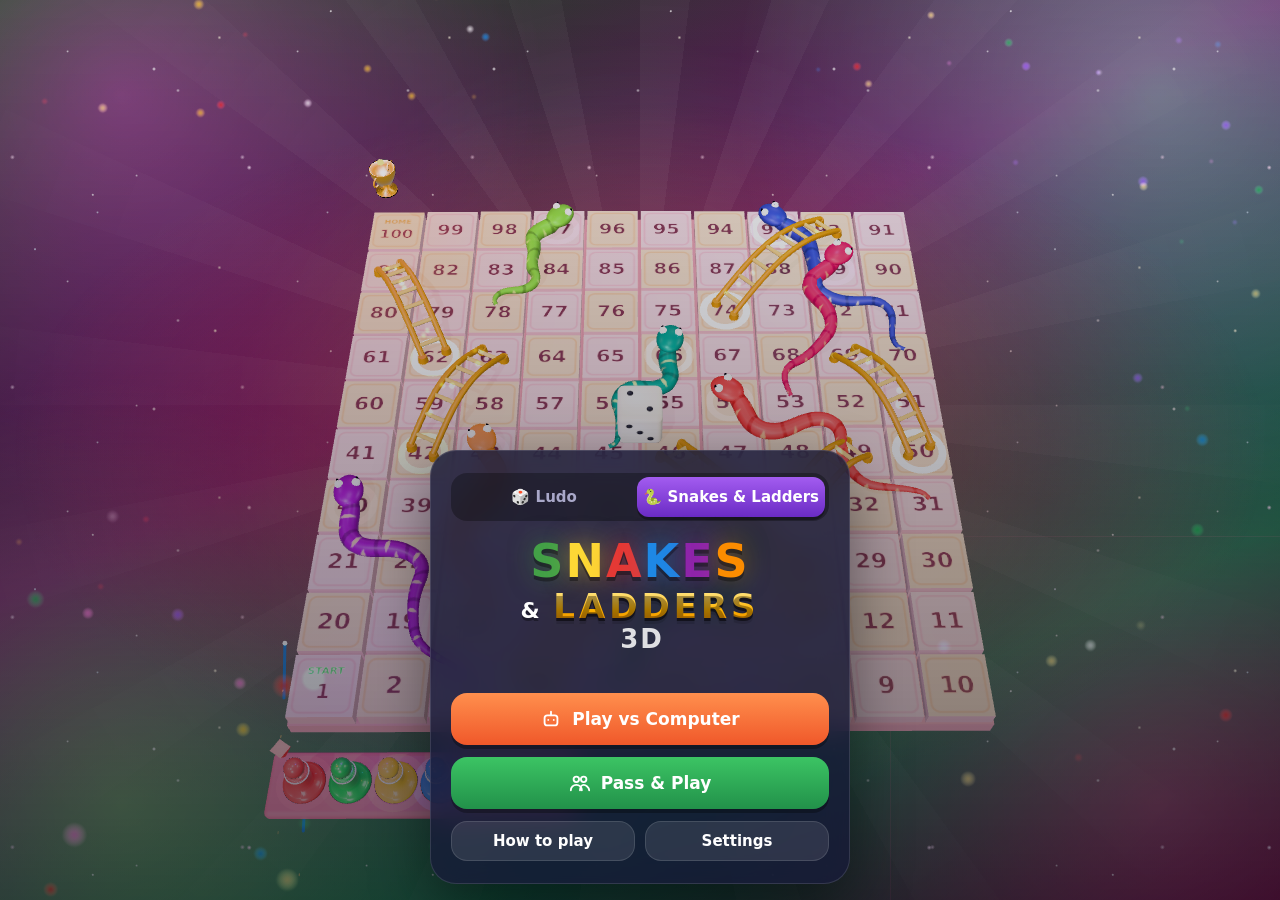
==== snakes.html @ 5b34d729 "fix" ====
<!doctype html>
<html lang="en">
<head>
  <meta charset="utf-8">
  <meta name="viewport" content="width=device-width, initial-scale=1, maximum-scale=1, user-scalable=no, viewport-fit=cover">
  <title>Snakes &amp; Ladders 3D</title>
  <meta name="description" content="A 3D Snakes & Ladders board game for mobile and desktop. Easy, medium, hard or a random board, against the computer or pass & play.">
  <meta name="theme-color" content="#1b1d3a">
  <meta name="mobile-web-app-capable" content="yes">
  <meta name="apple-mobile-web-app-capable" content="yes">
  <meta name="apple-mobile-web-app-status-bar-style" content="black-translucent">
  <meta name="apple-mobile-web-app-title" content="Snakes 3D">
  <link rel="manifest" href="./manifest.webmanifest">
  <link rel="icon" href="./icons/icon.svg" type="image/svg+xml">
  <link rel="icon" href="./icons/icon-192.png" sizes="192x192" type="image/png">
  <link rel="apple-touch-icon" href="./icons/apple-touch-icon.png">
  <link rel="stylesheet" href="./css/style.css">
  <link rel="stylesheet" href="./css/snakes.css">
</head>
<body class="snakes">
  <div id="bg" aria-hidden="true">
    <i class="blob b1"></i><i class="blob b2"></i><i class="blob b3"></i><i class="blob b4"></i><i class="blob b5"></i>
    <i class="rays"></i><i class="stars"></i><i class="stars s2"></i><i class="turn-glow"></i>
    <i class="beams"></i><canvas id="bgfx"></canvas><i class="flash"></i>
  </div>
  <canvas id="c" aria-label="Snakes and Ladders board"></canvas>

  <!-- In-game HUD -->
  <div id="hud" class="hidden">
    <div class="topbar">
      <button id="btnPause" class="icon-btn" aria-label="Menu">
        <svg viewBox="0 0 24 24"><path d="M4 6h16M4 12h16M4 18h16"/></svg>
      </button>
      <div id="boardTag" class="room-tag"></div>
      <div class="topbar-right">
        <button id="btnSound" class="icon-btn" aria-label="Toggle sound">
          <svg class="on" viewBox="0 0 24 24"><path d="M4 9v6h4l5 4V5L8 9z"/><path d="M16 8.5a5 5 0 0 1 0 7M18.5 6a8.5 8.5 0 0 1 0 12"/></svg>
          <svg class="off" viewBox="0 0 24 24"><path d="M4 9v6h4l5 4V5L8 9z"/><path d="M17 9l5 6M22 9l-5 6"/></svg>
        </button>
      </div>
    </div>
    <div id="chips"></div>
    <div id="toast" aria-live="polite"></div>
    <div id="fx"></div>
    <div class="bottombar">
      <div id="hint" class="hint"></div>
    </div>
  </div>

  <!-- Menu -->
  <section id="scrMenu" class="screen">
    <div class="card menu-card">
      <nav class="game-tabs" aria-label="Choose a game">
        <a href="./index.html">🎲 Ludo</a>
        <a href="./snakes.html" class="on" aria-current="page">🐍 Snakes &amp; Ladders</a>
      </nav>
      <h1 class="logo sl-logo">
        <span style="--c:#43a047">S</span><span style="--c:#fdd835">N</span><span style="--c:#e53935">A</span><span style="--c:#1e88e5">K</span><span style="--c:#8e24aa">E</span><span style="--c:#fb8c00">S</span>
        <em>&amp; <b>LADDERS</b></em><small>3D</small>
      </h1>
      <button id="btnContinue" class="btn btn-ghost hidden">Continue game</button>
      <button id="btnVsCpu" class="btn btn-primary">
        <svg viewBox="0 0 24 24"><rect x="5" y="8" width="14" height="11" rx="3"/><path d="M12 4v4M9 13h.01M15 13h.01"/></svg>
        Play vs Computer
      </button>
      <button id="btnLocal" class="btn btn-green">
        <svg viewBox="0 0 24 24"><circle cx="8" cy="8" r="3"/><circle cx="16" cy="8" r="3"/><path d="M2 20c0-3.3 2.7-6 6-6s6 2.7 6 6M12 20c0-3.3 1.8-6 4-6s6 2.7 6 6"/></svg>
        Pass &amp; Play
      </button>
      <div class="row">
        <button id="btnHelp" class="btn btn-ghost small">How to play</button>
        <button id="btnSettings" class="btn btn-ghost small">Settings</button>
      </div>
    </div>
  </section>

  <!-- Setup -->
  <section id="scrSetup" class="screen hidden">
    <div class="card">
      <h2 id="setupTitle">New game</h2>
      <div id="seatRows" class="seat-rows"></div>
      <label class="field">
        <span>Board</span>
        <div class="seg" id="segBoard">
          <button data-v="easy">Easy</button><button data-v="medium">Medium</button><button data-v="hard">Hard</button><button data-v="random">🎲 Random</button>
        </div>
      </label>
      <div class="preview-wrap">
        <canvas id="preview" width="360" height="360" aria-label="Board preview"></canvas>
        <div class="preview-info">
          <span id="previewStats"></span>
          <button id="btnShuffle" class="btn btn-ghost small hidden">🔀 Shuffle</button>
        </div>
      </div>
      <p id="setupErr" class="err"></p>
      <button id="btnStart" class="btn btn-primary">Start game</button>
      <button class="btn btn-ghost small" data-back>Back</button>
    </div>
  </section>

  <!-- Pause -->
  <section id="scrPause" class="screen hidden">
    <div class="card">
      <h2>Paused</h2>
      <button id="btnResume" class="btn btn-primary">Resume</button>
      <button id="btnRestart" class="btn btn-ghost">Restart game</button>
      <button id="btnPauseSettings" class="btn btn-ghost">Settings</button>
      <button id="btnQuit" class="btn btn-ghost">Quit to menu</button>
    </div>
  </section>

  <!-- Game over -->
  <section id="scrOver" class="screen hidden">
    <div class="card">
      <h2 id="overTitle">Game over</h2>
      <ol id="ranking" class="ranking"></ol>
      <button id="btnAgain" class="btn btn-primary">Play again</button>
      <button id="btnNewBoard" class="btn btn-ghost">New random board</button>
      <button id="btnOverMenu" class="btn btn-ghost">Main menu</button>
    </div>
  </section>

  <!-- Settings -->
  <section id="scrSettings" class="screen hidden">
    <div class="card">
      <h2>Settings</h2>
      <label class="toggle"><span>Sound effects</span><input type="checkbox" data-set="sound"><i></i></label>
      <label class="toggle"><span>Vibration</span><input type="checkbox" data-set="vibrate"><i></i></label>
      <label class="toggle"><span>Need a 6 to start<br><small>applies to new games</small></span><input type="checkbox" data-set="needSix"><i></i></label>
      <label class="toggle"><span>Bounce back from 100<br><small>off: overshoot means you stay put</small></span><input type="checkbox" data-set="bounce"><i></i></label>
      <label class="toggle"><span>Fast computer turns</span><input type="checkbox" data-set="fast"><i></i></label>
      <label class="toggle"><span>High quality graphics<br><small>applies after reload</small></span><input type="checkbox" data-set="hq"><i></i></label>
      <button class="btn btn-primary" data-back>Done</button>
    </div>
  </section>

  <!-- Help -->
  <section id="scrHelp" class="screen hidden">
    <div class="card help">
      <h2>How to play</h2>
      <ul>
        <li>Everyone starts on the <b>START</b> pad. Roll the die and move that many squares, 1 → 100.</li>
        <li>Land at the foot of a <b>ladder</b> 🪜 and you climb straight up it.</li>
        <li>Land on a <b>snake's head</b> 🐍 and it swallows you: you slide down to its tail.</li>
        <li>Rolling a <b>6</b> gives you another roll. Three 6s in a row ends your turn.</li>
        <li>You need the <b>exact</b> roll to land on 100 (or bounce back, if you turned that on in Settings).</li>
        <li>First to reach <b>100</b> wins!</li>
      </ul>
      <p class="muted">Boards: <b>Easy</b> has lots of ladders, <b>Hard</b> is full of long snakes, and <b>Random</b> builds a new board each time.</p>
      <p class="muted">Tap the die on your badge, the 3D die or the board to roll (Space on a keyboard). Drag to rotate, pinch or scroll to zoom.</p>
      <button class="btn btn-primary" data-back>Got it</button>
    </div>
  </section>

  <div id="loading" class="loading">Loading…</div>

  <script type="module" src="./js/snakes/main.js"></script>
</body>
</html>
---- css/style.css ----
:root {
  --bg1: #2c2f6b;
  --bg2: #111228;
  --card: rgba(24, 26, 56, 0.82);
  --card-border: rgba(255, 255, 255, 0.12);
  --text: #f4f3ff;
  --muted: #a9a8c9;
  --red: #e53935;
  --green: #2fae4f;
  --yellow: #f9c623;
  --blue: #1e88e5;
  --accent: #ff7a3d;
  --safe-t: env(safe-area-inset-top, 0px);
  --safe-b: env(safe-area-inset-bottom, 0px);
  --safe-l: env(safe-area-inset-left, 0px);
  --safe-r: env(safe-area-inset-right, 0px);
  --font: ui-rounded, "SF Pro Rounded", "Nunito", "Segoe UI", system-ui, -apple-system, Roboto, sans-serif;
}

* { box-sizing: border-box; -webkit-tap-highlight-color: transparent; }
html, body {
  margin: 0; height: 100%; overflow: hidden;
  background: #1a1240;
  color: var(--text); font-family: var(--font);
  user-select: none; -webkit-user-select: none; touch-action: none;
  overscroll-behavior: none;
}
canvas#c { position: fixed; inset: 0; z-index: 1; width: 100vw; height: 100vh; height: 100dvh; display: block; touch-action: none; }
.hidden { display: none !important; }
button { font-family: inherit; cursor: pointer; }
svg { width: 22px; height: 22px; fill: none; stroke: currentColor; stroke-width: 2; stroke-linecap: round; stroke-linejoin: round; }

/* ---------- screens & cards */
.screen {
  position: fixed; inset: 0; display: grid; place-items: center; z-index: 20;
  padding: calc(16px + var(--safe-t)) 16px calc(16px + var(--safe-b));
  background: rgba(8, 9, 24, 0.35);
  overflow-y: auto; touch-action: pan-y;
  animation: fade .25s ease;
}
#scrMenu { background: linear-gradient(to bottom, rgba(8,9,24,0.05), rgba(8,9,24,0.55)); }
@keyframes fade { from { opacity: 0; } }
.card {
  width: min(420px, 100%);
  background: var(--card); border: 1px solid var(--card-border);
  border-radius: 26px; padding: 22px 20px;
  backdrop-filter: blur(14px) saturate(1.3); -webkit-backdrop-filter: blur(14px) saturate(1.3);
  box-shadow: 0 20px 60px rgba(0,0,0,.45);
  display: flex; flex-direction: column; gap: 12px;
  animation: pop .3s cubic-bezier(.2,1.4,.4,1);
}
@keyframes pop { from { transform: scale(.92); opacity: 0; } }
.menu-card { margin-top: auto; }
h2 { margin: 0 0 4px; font-size: 24px; text-align: center; }
.muted { color: var(--muted); font-size: 14px; margin: 0; line-height: 1.4; }
.err { color: #ff8a80; font-size: 14px; min-height: 0; margin: 0; text-align: center; }
.err:empty { display: none; }

.logo {
  margin: 0 0 8px; text-align: center; font-size: 64px; line-height: 1; letter-spacing: 2px; font-weight: 900;
}
.logo span {
  display: inline-block; color: var(--c);
  text-shadow: 0 4px 0 rgba(0,0,0,.35), 0 0 24px color-mix(in srgb, var(--c) 50%, transparent);
  animation: bounce 2.4s ease-in-out infinite;
}
.logo span:nth-child(2) { animation-delay: .15s; }
.logo span:nth-child(3) { animation-delay: .3s; }
.logo span:nth-child(4) { animation-delay: .45s; }
.logo small { font-size: 26px; vertical-align: super; margin-left: 4px; color: #fff; opacity: .85; }
@keyframes bounce { 0%, 60%, 100% { transform: translateY(0); } 30% { transform: translateY(-8px); } }

/* ---------- buttons */
.btn {
  border: 0; border-radius: 16px; padding: 15px 18px; font-size: 17px; font-weight: 800; color: #fff;
  display: flex; align-items: center; justify-content: center; gap: 10px; width: 100%;
  box-shadow: 0 4px 0 rgba(0,0,0,.3); transition: transform .08s, filter .15s;
}
.btn:active { transform: translateY(3px); box-shadow: 0 1px 0 rgba(0,0,0,.3); }
.btn:disabled { opacity: .5; pointer-events: none; }
.btn-primary { background: linear-gradient(180deg, #ff8f4d, #f0582a); }
.btn-green { background: linear-gradient(180deg, #3cc464, #22914a); }
.btn-blue { background: linear-gradient(180deg, #3aa0f5, #1667c7); }
/* game switcher tabs: Ludo (left) | Snakes & Ladders (right) */
.game-tabs { display: flex; background: rgba(0,0,0,.3); border-radius: 16px; padding: 4px; gap: 4px; margin-bottom: 4px; }
.game-tabs a {
  flex: 1; text-align: center; text-decoration: none; color: var(--muted); font-weight: 800; font-size: 15px;
  padding: 11px 6px; border-radius: 12px; white-space: nowrap; transition: background .2s, color .2s;
}
.game-tabs a:hover { color: #fff; }
.game-tabs a.on { color: #fff; background: linear-gradient(180deg, #ff8f4d, #f0582a); box-shadow: 0 3px 0 rgba(0,0,0,.3); pointer-events: none; }
.game-tabs a:last-child.on { background: linear-gradient(180deg, #a35cf0, #6a2bc4); }
.btn-ghost { background: rgba(255,255,255,.1); box-shadow: none; border: 1px solid rgba(255,255,255,.12); }
.btn.small { padding: 10px 14px; font-size: 15px; font-weight: 700; }
.row { display: flex; gap: 10px; }
.icon-btn {
  width: 44px; height: 44px; border-radius: 14px; border: 1px solid rgba(255,255,255,.14);
  background: rgba(20,22,48,.6); color: #fff; display: grid; place-items: center;
  backdrop-filter: blur(8px); -webkit-backdrop-filter: blur(8px);
}
.icon-btn:active { transform: scale(.94); }
#btnSound .off { display: none; }
#btnSound.muted .on { display: none; }
#btnSound.muted .off { display: block; }

/* ---------- form */
.field { display: flex; flex-direction: column; gap: 6px; font-size: 14px; color: var(--muted); }
input[type=text], input:not([type]), .field input {
  font: inherit; font-size: 17px; color: #fff; background: rgba(0,0,0,.3);
  border: 1px solid rgba(255,255,255,.15); border-radius: 12px; padding: 12px 14px; outline: none; width: 100%;
  user-select: text; -webkit-user-select: text;
}
input:focus { border-color: #8fb4ff; }
.seg { display: flex; background: rgba(0,0,0,.3); border-radius: 12px; padding: 3px; gap: 3px; }
.seg button {
  flex: 1; border: 0; background: transparent; color: var(--muted); padding: 9px 4px; border-radius: 9px; font-weight: 700; font-size: 14px;
}
.seg button.on { background: rgba(255,255,255,.16); color: #fff; }
.divider { display: flex; align-items: center; gap: 10px; color: var(--muted); font-size: 13px; }
.divider::before, .divider::after { content: ""; flex: 1; height: 1px; background: rgba(255,255,255,.15); }
.join-row { display: flex; gap: 10px; }
.join-row input { text-transform: uppercase; letter-spacing: 6px; text-align: center; font-weight: 800; font-size: 20px; flex: 1; min-width: 0; }
.join-row .btn { width: auto; padding: 12px 22px; }

.seat-rows { display: flex; flex-direction: column; gap: 8px; }
.seat {
  display: flex; align-items: center; gap: 10px; padding: 8px; border-radius: 14px;
  background: rgba(0,0,0,.22); border-left: 5px solid var(--c);
}
.seat .dot { width: 26px; height: 26px; border-radius: 50%; background: var(--c); flex: none; box-shadow: inset 0 -3px 0 rgba(0,0,0,.25); }
.seat input { padding: 8px 10px; font-size: 15px; flex: 1; min-width: 0; }
.seat .seg { flex: none; }
.seat .seg button { padding: 7px 8px; font-size: 12px; }
.seat .who { flex: 1; font-weight: 700; overflow: hidden; text-overflow: ellipsis; white-space: nowrap; }
.seat.off { opacity: .45; }
.code-box {
  display: flex; align-items: center; justify-content: space-between; gap: 10px;
  background: rgba(0,0,0,.3); border-radius: 14px; padding: 10px 12px;
}
#lobbyCode { font-size: 30px; font-weight: 900; letter-spacing: 6px; user-select: all; -webkit-user-select: all; }
.code-box .btn { width: auto; }

.toggle { display: flex; align-items: center; justify-content: space-between; gap: 12px; padding: 6px 2px; font-size: 16px; }
.toggle small { color: var(--muted); font-size: 12px; }
.toggle input { display: none; }
.toggle i { width: 50px; height: 30px; border-radius: 15px; background: rgba(255,255,255,.18); position: relative; flex: none; transition: background .2s; }
.toggle i::after { content: ""; position: absolute; left: 3px; top: 3px; width: 24px; height: 24px; border-radius: 50%; background: #fff; transition: transform .2s; }
.toggle input:checked + i { background: var(--green); }
.toggle input:checked + i::after { transform: translateX(20px); }

.help ul { margin: 0; padding-left: 20px; display: flex; flex-direction: column; gap: 8px; line-height: 1.4; font-size: 15px; }
.ranking { margin: 0; padding: 0; list-style: none; display: flex; flex-direction: column; gap: 8px; }
.ranking li { display: flex; align-items: center; gap: 12px; padding: 10px 12px; border-radius: 14px; background: rgba(0,0,0,.25); font-weight: 700; font-size: 17px; }
.ranking li .medal { font-size: 24px; width: 30px; text-align: center; }
.ranking li .dot { width: 18px; height: 18px; border-radius: 50%; background: var(--c); }

/* ---------- HUD */
#hud { position: fixed; inset: 0; z-index: 10; pointer-events: none; }
#hud > * { pointer-events: auto; }
.topbar {
  position: absolute; top: 0; left: 0; right: 0; display: flex; justify-content: space-between; align-items: center;
  padding: calc(10px + var(--safe-t)) calc(12px + var(--safe-r)) 0 calc(12px + var(--safe-l));
  pointer-events: none;
}
.topbar > * { pointer-events: auto; }
.topbar-right { display: flex; gap: 8px; }
.room-tag { font-size: 13px; font-weight: 800; letter-spacing: 2px; background: rgba(20,22,48,.6); padding: 6px 10px; border-radius: 10px; }

.chip {
  position: absolute; display: flex; align-items: center; gap: 8px; padding: 6px 12px 6px 6px;
  background: rgba(20, 22, 48, .72); border: 2px solid transparent; border-radius: 40px;
  backdrop-filter: blur(8px); -webkit-backdrop-filter: blur(8px);
  transition: transform .25s, border-color .25s, box-shadow .25s, top .4s, bottom .4s, left .4s, right .4s;
  max-width: 48vw; pointer-events: none;
}
.chip.tl { top: calc(64px + var(--safe-t)); left: calc(12px + var(--safe-l)); }
.chip.tr { top: calc(64px + var(--safe-t)); right: calc(12px + var(--safe-r)); flex-direction: row-reverse; padding: 6px 6px 6px 12px; }
.chip.bl { bottom: calc(48px + var(--safe-b)); left: calc(12px + var(--safe-l)); }
.chip.br { bottom: calc(48px + var(--safe-b)); right: calc(12px + var(--safe-r)); flex-direction: row-reverse; padding: 6px 6px 6px 12px; }
.chip.tr .info, .chip.br .info { align-items: flex-end; }
.chip .avatar {
  width: 40px; height: 40px; border-radius: 50%; background: var(--c); display: grid; place-items: center; font-size: 20px; flex: none;
  box-shadow: inset 0 -4px 0 rgba(0,0,0,.25);
}
.chip .info { display: flex; flex-direction: column; gap: 3px; min-width: 0; }
.chip .name { font-weight: 800; font-size: 14px; white-space: nowrap; overflow: hidden; text-overflow: ellipsis; }
.chip .pips { display: flex; gap: 3px; }
.chip .pips i { width: 9px; height: 9px; border-radius: 50%; border: 2px solid var(--c); }
.chip .pips i.home { background: var(--c); }
.chip.active { border-color: var(--c); box-shadow: 0 0 18px color-mix(in srgb, var(--c) 70%, transparent); transform: scale(1.06); }
.chip.done { opacity: .6; }
.chip .tag { font-size: 10px; font-weight: 800; letter-spacing: 1px; color: var(--muted); }

#toast {
  position: absolute; left: 50%; top: calc(120px + var(--safe-t)); transform: translateX(-50%);
  pointer-events: none; display: flex; flex-direction: column; align-items: center; gap: 6px; width: max-content; max-width: 90vw;
}
#toast .msg {
  background: rgba(10, 11, 30, .85); padding: 10px 18px; border-radius: 30px; font-weight: 800; font-size: 16px; text-align: center;
  border: 2px solid var(--c, rgba(255,255,255,.2)); animation: toastIn .3s cubic-bezier(.2,1.5,.4,1), toastOut .3s ease forwards var(--d, 1.8s);
}
@keyframes toastIn { from { transform: translateY(-12px) scale(.9); opacity: 0; } }
@keyframes toastOut { to { opacity: 0; transform: translateY(-8px); } }

.bottombar {
  position: absolute; left: 0; right: 0; bottom: 0; display: flex; flex-direction: column; align-items: center; gap: 8px;
  padding-bottom: calc(16px + var(--safe-b)); pointer-events: none;
}
.hint { font-size: 14px; font-weight: 700; color: #fff; text-shadow: 0 2px 6px rgba(0,0,0,.6); min-height: 18px; text-align: center; }

.loading {
  position: fixed; inset: 0; display: grid; place-items: center; z-index: 100; font-size: 20px; font-weight: 800;
  background: var(--bg2); transition: opacity .4s;
}
.loading.gone { opacity: 0; pointer-events: none; }

@media (orientation: landscape) and (max-height: 520px) {
  .chip.tl, .chip.tr { top: calc(62px + var(--safe-t)); }
  .chip.bl, .chip.br { bottom: calc(16px + var(--safe-b)); }
  .card { padding: 16px; gap: 9px; }
  .logo { font-size: 44px; }
  .btn { padding: 11px 14px; }
}
@media (min-width: 900px) {
  .chip { padding: 8px 16px 8px 8px; }
  .chip .avatar { width: 48px; height: 48px; }
  .chip .name { font-size: 16px; }
}

/* ---------- chip dice (tap to roll) */
.chip .die {
  width: 46px; height: 46px; border-radius: 12px; flex: none; padding: 5px; border: 3px solid var(--c);
  background: linear-gradient(160deg, #fff, #e4dfd6); box-shadow: 0 3px 0 rgba(0,0,0,.35);
  display: none; pointer-events: none; touch-action: manipulation;
}
.chip.active .die { display: block; animation: diePop .35s cubic-bezier(.2,1.6,.4,1); }
@keyframes diePop { from { transform: scale(.3) rotate(-90deg); opacity: 0; } }
.chip .die .face { display: grid; grid-template-columns: repeat(3, 1fr); grid-template-rows: repeat(3, 1fr); width: 100%; height: 100%; }
.chip .die .face i { width: 8px; height: 8px; border-radius: 50%; place-self: center; background: transparent; }
.chip .die .face i.on { background: #17171f; }
.chip .die.ready {
  pointer-events: auto; cursor: pointer;
  animation: dieWobble 1.1s ease-in-out infinite;
  box-shadow: 0 3px 0 rgba(0,0,0,.35), 0 0 0 4px color-mix(in srgb, var(--c) 45%, transparent), 0 0 22px var(--c);
}
.chip .die.ready:active { transform: scale(.9); }
@keyframes dieWobble {
  0%, 100% { transform: rotate(0) scale(1); }
  20% { transform: rotate(-14deg) scale(1.12); }
  40% { transform: rotate(12deg) scale(1.12); }
  60% { transform: rotate(-6deg) scale(1.05); }
}
.chip .die.rolling { animation: dieSpin .35s linear infinite; }
@keyframes dieSpin { to { transform: rotate(360deg); } }
.chip .die.value.six { box-shadow: 0 3px 0 rgba(0,0,0,.35), 0 0 20px #ffd54f; }
.chip .die.value.six .face i.on { background: #d32f2f; }

/* ---------- celebrations */
#fx { position: absolute; inset: 0; pointer-events: none; overflow: hidden; }
.cele {
  position: absolute; left: 50%; top: 42%; transform: translate(-50%, -50%);
  display: flex; flex-direction: column; align-items: center; pointer-events: none;
}
.cele .title {
  font-size: 56px; font-weight: 900; letter-spacing: 2px; color: #fff; white-space: nowrap;
  -webkit-text-stroke: 3px var(--c); paint-order: stroke fill;
  text-shadow: 0 5px 0 rgba(0,0,0,.35), 0 0 30px var(--c);
  animation: celeIn .45s cubic-bezier(.2,1.8,.4,1) both, celeOut .35s ease-in 1.45s forwards;
}
.cele .sub {
  margin-top: 4px; font-size: 17px; font-weight: 800; color: #fff; background: rgba(10,11,30,.75);
  padding: 5px 14px; border-radius: 20px; border: 2px solid var(--c); white-space: nowrap;
  animation: celeIn .45s .12s cubic-bezier(.2,1.8,.4,1) both, celeOut .35s ease-in 1.45s forwards;
}
.cele .sub:empty { display: none; }
.cele.small .title { font-size: 38px; }
.cele.small { top: 46%; }
.cele-capture .title { animation: celeIn .45s cubic-bezier(.2,1.8,.4,1) both, shakeX .5s .4s, celeOut .35s ease-in 1.45s forwards; }
.cele-six .title { animation: celeIn .45s cubic-bezier(.2,1.8,.4,1) both, spinY .6s .35s, celeOut .35s ease-in 1.45s forwards; }
.cele-home .title, .cele-finish .title { animation: celeIn .45s cubic-bezier(.2,1.8,.4,1) both, jump .5s .4s 2, celeOut .35s ease-in 1.45s forwards; }
@keyframes celeIn { from { transform: scale(0) rotate(-12deg); opacity: 0; } }
@keyframes celeOut { to { transform: scale(1.4); opacity: 0; } }
@keyframes shakeX { 20%, 60% { transform: translateX(-10px) rotate(-3deg); } 40%, 80% { transform: translateX(10px) rotate(3deg); } }
@keyframes spinY { to { transform: rotateY(360deg); } }
@keyframes jump { 50% { transform: translateY(-16px) scale(1.08); } }
.cele .fly {
  position: absolute; left: 50%; top: 40%; font-size: 30px; transform: translate(-50%, -50%) scale(0);
  animation: fly 1.5s cubic-bezier(.15,.8,.3,1) forwards;
}
@keyframes fly {
  0% { transform: translate(-50%, -50%) scale(0) rotate(0); opacity: 1; }
  25% { opacity: 1; }
  100% { transform: translate(calc(-50% + var(--dx)), calc(-50% + var(--dy) + 60px)) scale(var(--s)) rotate(var(--r)); opacity: 0; }
}

/* ---------- emoji reactions */
.emoji-panel {
  position: absolute; top: calc(62px + var(--safe-t)); right: calc(12px + var(--safe-r)); z-index: 5;
  display: grid; grid-template-columns: repeat(4, 1fr); gap: 6px; padding: 10px;
  background: rgba(20,22,48,.92); border: 1px solid rgba(255,255,255,.15); border-radius: 18px;
  box-shadow: 0 12px 30px rgba(0,0,0,.4); animation: pop .25s cubic-bezier(.2,1.4,.4,1);
}
.emoji-panel button { width: 48px; height: 48px; font-size: 28px; border: 0; border-radius: 12px; background: rgba(255,255,255,.07); }
.emoji-panel button:active { transform: scale(.85); background: rgba(255,255,255,.2); }
.emoji-float {
  position: absolute; font-size: 54px; transform: translate(-50%, -50%); z-index: 6;
  filter: drop-shadow(0 4px 6px rgba(0,0,0,.5));
}
.emoji-float.up { animation: emoUp 2.5s cubic-bezier(.2,1.2,.4,1) forwards; }
.emoji-float.down { animation: emoDown 2.5s cubic-bezier(.2,1.2,.4,1) forwards; }
@keyframes emoUp {
  0% { transform: translate(-50%, -50%) scale(0); }
  15% { transform: translate(-50%, -110%) scale(1.3); }
  25% { transform: translate(-50%, -110%) scale(1) rotate(-10deg); }
  35% { transform: translate(-50%, -110%) scale(1.1) rotate(10deg); }
  80% { opacity: 1; }
  100% { transform: translate(-50%, -260%) scale(.9); opacity: 0; }
}
@keyframes emoDown {
  0% { transform: translate(-50%, -50%) scale(0); }
  15% { transform: translate(-50%, 20%) scale(1.3); }
  25% { transform: translate(-50%, 20%) scale(1) rotate(-10deg); }
  35% { transform: translate(-50%, 20%) scale(1.1) rotate(10deg); }
  80% { opacity: 1; }
  100% { transform: translate(-50%, 140%) scale(.9); opacity: 0; }
}

/* ---------- animated party background */
@property --turn { syntax: '<color>'; inherits: true; initial-value: rgba(255, 255, 255, 0); }
#bg {
  position: fixed; inset: 0; z-index: 0; overflow: hidden; pointer-events: none;
  background: linear-gradient(155deg, #3b1d7a 0%, #1c2f8a 40%, #6a1b6e 75%, #2b1458 100%);
  transition: --turn .9s ease;
}
#bg i { position: absolute; display: block; }
#bg .blob {
  width: 75vmax; height: 75vmax; border-radius: 50%; mix-blend-mode: screen; opacity: .6; will-change: transform;
}
#bg .b1 { background: radial-gradient(circle, rgba(255, 70, 80, .85), transparent 62%); top: -30vmax; left: -28vmax; animation: drift1 16s ease-in-out infinite alternate; }
#bg .b2 { background: radial-gradient(circle, rgba(40, 210, 110, .75), transparent 62%); top: -30vmax; right: -28vmax; animation: drift2 19s ease-in-out infinite alternate; }
#bg .b3 { background: radial-gradient(circle, rgba(255, 205, 40, .75), transparent 62%); bottom: -30vmax; right: -28vmax; animation: drift3 17s ease-in-out infinite alternate; }
#bg .b4 { background: radial-gradient(circle, rgba(40, 150, 255, .85), transparent 62%); bottom: -30vmax; left: -28vmax; animation: drift4 21s ease-in-out infinite alternate; }
#bg .b5 { background: radial-gradient(circle, rgba(255, 90, 220, .6), transparent 60%); top: 50%; left: 50%; margin: -37.5vmax 0 0 -37.5vmax; animation: drift5 13s ease-in-out infinite alternate; }
@keyframes drift1 { to { transform: translate(22vmax, 18vmax) scale(1.25); } }
@keyframes drift2 { to { transform: translate(-20vmax, 24vmax) scale(.85); } }
@keyframes drift3 { to { transform: translate(-24vmax, -16vmax) scale(1.2); } }
@keyframes drift4 { to { transform: translate(18vmax, -22vmax) scale(.9); } }
@keyframes drift5 { 0% { transform: scale(.6); opacity: .25; } 100% { transform: scale(1.15) translate(4vmax, -3vmax); opacity: .55; } }
#bg .rays {
  left: 50%; top: 45%; width: 220vmax; height: 220vmax; margin: -110vmax 0 0 -110vmax;
  background: repeating-conic-gradient(from 0deg, rgba(255, 255, 255, .07) 0deg 7deg, transparent 7deg 18deg);
  -webkit-mask-image: radial-gradient(circle, #000 4%, transparent 38%); mask-image: radial-gradient(circle, #000 4%, transparent 38%);
  animation: spin 70s linear infinite;
}
@keyframes spin { to { transform: rotate(360deg); } }
#bg .stars {
  inset: -50px;
  background-image:
    radial-gradient(1.5px 1.5px at 12% 18%, #fff, transparent), radial-gradient(2px 2px at 78% 12%, #fffbe0, transparent),
    radial-gradient(1.5px 1.5px at 42% 72%, #fff, transparent), radial-gradient(2.5px 2.5px at 88% 64%, #ffe1f7, transparent),
    radial-gradient(1.5px 1.5px at 25% 88%, #e0f0ff, transparent), radial-gradient(2px 2px at 60% 35%, #fff, transparent);
  background-size: 340px 340px;
  animation: twinkle 2.6s ease-in-out infinite alternate, starDrift 60s linear infinite;
}
#bg .stars.s2 { background-size: 230px 230px; background-position: 90px 60px; animation-delay: -1.3s, -20s; opacity: .7; }
@keyframes twinkle { from { opacity: .25; } to { opacity: 1; } }
@keyframes starDrift { to { transform: translateY(-340px); } }
#bg .turn-glow {
  inset: 0;
  background: radial-gradient(ellipse 70% 55% at 50% 50%, color-mix(in srgb, var(--turn) 55%, transparent), transparent 70%);
  animation: glowPulse 2.4s ease-in-out infinite;
}
@keyframes glowPulse { 50% { opacity: .55; } }
@media (prefers-reduced-motion: reduce) {
  #bg i { animation: none !important; }
}

#bg #bgfx { position: absolute; inset: 0; width: 100%; height: 100%; display: block; }
#bg .flash {
  inset: 0; opacity: 0;
  background: radial-gradient(circle at 50% 45%, color-mix(in srgb, var(--flash, #fff) 80%, #fff), color-mix(in srgb, var(--flash, #fff) 40%, transparent) 45%, transparent 75%);
}
#bg .flash.go { animation: bgFlash .9s ease-out; }
@keyframes bgFlash { 0% { opacity: 0; } 12% { opacity: .85; } 100% { opacity: 0; } }

/* sweeping celebration light beams */
#bg .beams { inset: 0; opacity: 0; }
#bg .beams::before, #bg .beams::after {
  content: ""; position: absolute; left: 50%; bottom: -10%; width: 180vmax; height: 180vmax; margin-left: -90vmax;
  transform-origin: 50% 100%;
  background: conic-gradient(at 50% 100%,
    transparent 0deg, color-mix(in srgb, var(--beam, #fff) 55%, transparent) 6deg, transparent 12deg,
    transparent 40deg, color-mix(in srgb, var(--beam, #fff) 45%, transparent) 46deg, transparent 52deg,
    transparent 308deg, color-mix(in srgb, var(--beam, #fff) 45%, transparent) 314deg, transparent 320deg,
    transparent 348deg, rgba(255,255,255,.35) 354deg, transparent 360deg);
  mix-blend-mode: screen;
}
#bg .beams.go { animation: beamsFade var(--beam-t, 2.4s) ease-out forwards; }
#bg .beams.go::before { animation: beamSweep 1.2s ease-in-out infinite alternate; }
#bg .beams.go::after { animation: beamSweep 1.6s ease-in-out infinite alternate-reverse; opacity: .7; }
@keyframes beamSweep { from { transform: rotate(-28deg); } to { transform: rotate(28deg); } }
@keyframes beamsFade { 0% { opacity: 0; } 12% { opacity: 1; } 75% { opacity: .85; } 100% { opacity: 0; } }
---- css/snakes.css ----
/* Snakes & Ladders extras on top of style.css */

.sl-logo { font-size: 46px; line-height: 1.05; }
.sl-logo em {
  display: block; font-style: normal; font-size: 22px; letter-spacing: 3px; color: #fff; margin-top: 4px;
  text-shadow: 0 3px 0 rgba(0,0,0,.35);
}
.sl-logo em b {
  font-size: 34px; letter-spacing: 4px;
  background: linear-gradient(180deg, #fff3a8, #ffb300 60%, #e07b00);
  -webkit-background-clip: text; background-clip: text; color: transparent;
  filter: drop-shadow(0 3px 0 rgba(0,0,0,.35));
}
.sl-logo span:nth-child(5) { animation-delay: .6s; }
.sl-logo span:nth-child(6) { animation-delay: .75s; }
.sl-logo span { animation-name: wiggle; }
@keyframes wiggle {
  0%, 60%, 100% { transform: translateY(0) rotate(0); }
  20% { transform: translateY(-8px) rotate(-8deg); }
  40% { transform: translateY(0) rotate(6deg); }
}

/* board picker preview */
.preview-wrap { display: flex; gap: 12px; align-items: center; }
#preview {
  width: 128px; height: 128px; border-radius: 14px; flex: none; background: #1b1240;
  box-shadow: 0 6px 18px rgba(0,0,0,.35), inset 0 0 0 2px rgba(255,255,255,.12);
}
.preview-info { display: flex; flex-direction: column; gap: 8px; flex: 1; min-width: 0; font-size: 14px; color: var(--muted); line-height: 1.4; }
.preview-info b { color: #fff; }
.preview-info .btn { width: auto; align-self: flex-start; }
#segBoard button { font-size: 13px; }

/* chips show the square number + a progress bar */
.chip .sq { font-size: 12px; font-weight: 800; color: var(--muted); white-space: nowrap; }
.chip .sq b { color: #fff; font-size: 14px; }
.chip .bar { width: 70px; height: 5px; border-radius: 3px; background: rgba(255,255,255,.15); overflow: hidden; }
.chip .bar i { display: block; height: 100%; width: 0; background: var(--c); border-radius: 3px; transition: width .5s cubic-bezier(.2,1.2,.4,1); }
.chip.tr .bar i, .chip.br .bar i { margin-left: auto; }
.chip.leader .avatar::after {
  content: "👑"; position: absolute; font-size: 16px; transform: translate(14px, -18px) rotate(18deg);
}
.chip .avatar { position: relative; }

/* extra celebration flavours */
.cele-snake .title { animation: celeIn .45s cubic-bezier(.2,1.8,.4,1) both, wobble .7s .35s, celeOut .35s ease-in 1.45s forwards; }
.cele-ladder .title { animation: celeIn .45s cubic-bezier(.2,1.8,.4,1) both, jump .45s .4s 2, celeOut .35s ease-in 1.45s forwards; }
.cele-win .title { animation: celeIn .45s cubic-bezier(.2,1.8,.4,1) both, jump .5s .4s 2, celeOut .35s ease-in 1.45s forwards; }
@keyframes wobble { 20% { transform: rotate(-9deg) scale(1.05); } 45% { transform: rotate(7deg); } 70% { transform: rotate(-4deg); } }

/* snake bite: red vignette pulse */
#fx .vignette {
  position: absolute; inset: 0; pointer-events: none;
  background: radial-gradient(ellipse at center, transparent 45%, color-mix(in srgb, var(--c, #ff1744) 70%, transparent) 100%);
  animation: vig 1.1s ease-out forwards;
}
@keyframes vig { 0% { opacity: 0; } 15% { opacity: 1; } 100% { opacity: 0; } }

.ranking .rk-stats { margin-left: auto; font-size: 13px; font-weight: 700; white-space: nowrap; }

/* random, ever-changing background palette (colours set from js/snakes/main.js) */
@property --g1 { syntax: '<color>'; inherits: true; initial-value: #3b1d7a; }
@property --g2 { syntax: '<color>'; inherits: true; initial-value: #1c2f8a; }
@property --g3 { syntax: '<color>'; inherits: true; initial-value: #6a1b6e; }
@property --g4 { syntax: '<color>'; inherits: true; initial-value: #2b1458; }
@property --c1 { syntax: '<color>'; inherits: true; initial-value: rgba(255, 70, 80, .85); }
@property --c2 { syntax: '<color>'; inherits: true; initial-value: rgba(40, 210, 110, .75); }
@property --c3 { syntax: '<color>'; inherits: true; initial-value: rgba(255, 205, 40, .75); }
@property --c4 { syntax: '<color>'; inherits: true; initial-value: rgba(40, 150, 255, .85); }
@property --c5 { syntax: '<color>'; inherits: true; initial-value: rgba(255, 90, 220, .6); }
body.snakes #bg {
  background: linear-gradient(155deg, var(--g1) 0%, var(--g2) 40%, var(--g3) 75%, var(--g4) 100%);
  transition: --turn .9s ease, --g1 4s ease, --g2 4s ease, --g3 4s ease, --g4 4s ease,
    --c1 4s ease, --c2 4s ease, --c3 4s ease, --c4 4s ease, --c5 4s ease;
}
body.snakes #bg .b1 { background: radial-gradient(circle, var(--c1), transparent 62%); }
body.snakes #bg .b2 { background: radial-gradient(circle, var(--c2), transparent 62%); }
body.snakes #bg .b3 { background: radial-gradient(circle, var(--c3), transparent 62%); }
body.snakes #bg .b4 { background: radial-gradient(circle, var(--c4), transparent 62%); }
body.snakes #bg .b5 { background: radial-gradient(circle, var(--c5), transparent 60%); }
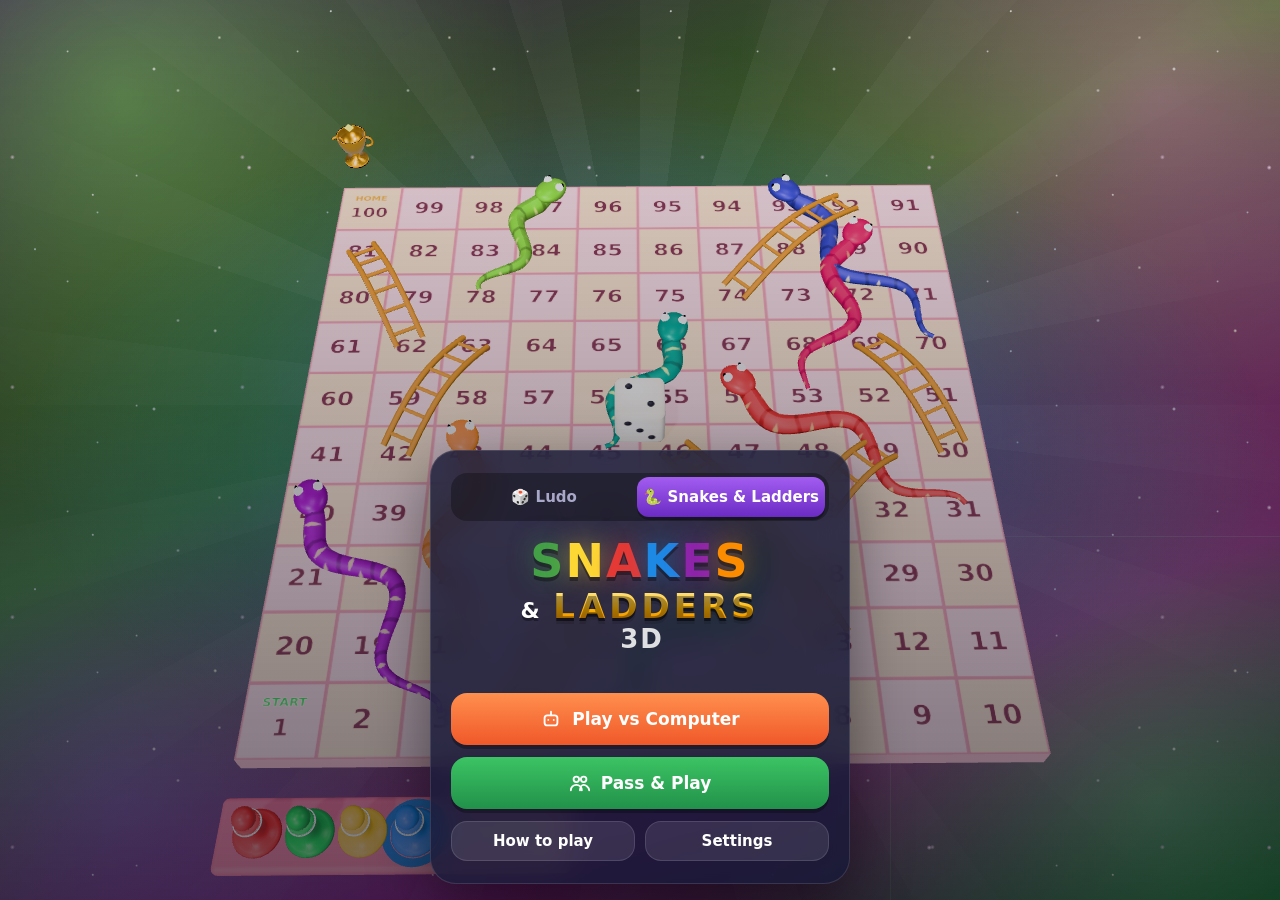
==== commit fad1e148: "fix" ====
--- a/snakes.html
+++ b/snakes.html
@@ -126,6 +126,12 @@
       <h2>Settings</h2>
       <label class="toggle"><span>Sound effects</span><input type="checkbox" data-set="sound"><i></i></label>
       <label class="toggle"><span>Vibration</span><input type="checkbox" data-set="vibrate"><i></i></label>
+      <label class="field">
+        <span>Screen orientation<br><small>locking needs fullscreen; on iPhone just turn the phone</small></span>
+        <div class="seg" id="segOrient">
+          <button data-v="auto">Auto</button><button data-v="portrait">Portrait</button><button data-v="landscape">Landscape</button>
+        </div>
+      </label>
       <label class="toggle"><span>Need a 6 to start<br><small>applies to new games</small></span><input type="checkbox" data-set="needSix"><i></i></label>
       <label class="toggle"><span>Bounce back from 100<br><small>off: overshoot means you stay put</small></span><input type="checkbox" data-set="bounce"><i></i></label>
       <label class="toggle"><span>Fast computer turns</span><input type="checkbox" data-set="fast"><i></i></label>
--- a/css/style.css
+++ b/css/style.css
@@ -164,6 +164,16 @@
 }
 .topbar > * { pointer-events: auto; }
 .topbar-right { display: flex; gap: 8px; }
+.view-seg {
+  display: flex; height: 44px; padding: 3px; gap: 2px; border-radius: 14px; border: 1px solid rgba(255,255,255,.14);
+  background: rgba(20,22,48,.6); backdrop-filter: blur(8px); -webkit-backdrop-filter: blur(8px);
+}
+.view-seg button {
+  min-width: 38px; padding: 0 8px; border: 0; border-radius: 11px; background: transparent;
+  color: rgba(255,255,255,.65); font: inherit; font-size: 14px; font-weight: 800; letter-spacing: .5px; cursor: pointer;
+}
+.view-seg button.on { color: #fff; background: linear-gradient(180deg, #ff8f4d, #f0582a); box-shadow: 0 2px 0 rgba(0,0,0,.3); }
+.view-seg button:active { transform: scale(.94); }
 .room-tag { font-size: 13px; font-weight: 800; letter-spacing: 2px; background: rgba(20,22,48,.6); padding: 6px 10px; border-radius: 10px; }
 
 .chip {
@@ -400,3 +410,12 @@
 #bg .beams.go::after { animation: beamSweep 1.6s ease-in-out infinite alternate-reverse; opacity: .7; }
 @keyframes beamSweep { from { transform: rotate(-28deg); } to { transform: rotate(28deg); } }
 @keyframes beamsFade { 0% { opacity: 0; } 12% { opacity: 1; } 75% { opacity: .85; } 100% { opacity: 0; } }
+
+/* online: connection status + players whose link dropped */
+.net-banner {
+  position: fixed; z-index: 60; left: 50%; top: calc(64px + var(--safe-t)); transform: translateX(-50%);
+  padding: 8px 14px; border-radius: 12px; font-size: 14px; font-weight: 800; white-space: nowrap;
+  background: rgba(240, 88, 42, .92); color: #fff; box-shadow: 0 6px 18px rgba(0,0,0,.35); pointer-events: none;
+}
+.chip.away { opacity: .55; }
+.chip.away .tag { color: #ffb38a; }
--- a/css/snakes.css
+++ b/css/snakes.css
@@ -78,3 +78,7 @@
 body.snakes #bg .b3 { background: radial-gradient(circle, var(--c3), transparent 62%); }
 body.snakes #bg .b4 { background: radial-gradient(circle, var(--c4), transparent 62%); }
 body.snakes #bg .b5 { background: radial-gradient(circle, var(--c5), transparent 60%); }
+
+/* 2D view: plain and still. Stop the drifting backdrop and its effects */
+body.flat-view #bg *, body.flat-view #bg *::before, body.flat-view #bg *::after { animation: none !important; transition: none !important; }
+body.flat-view #bg .rays, body.flat-view #bg .beams, body.flat-view #bg .flash { display: none; }
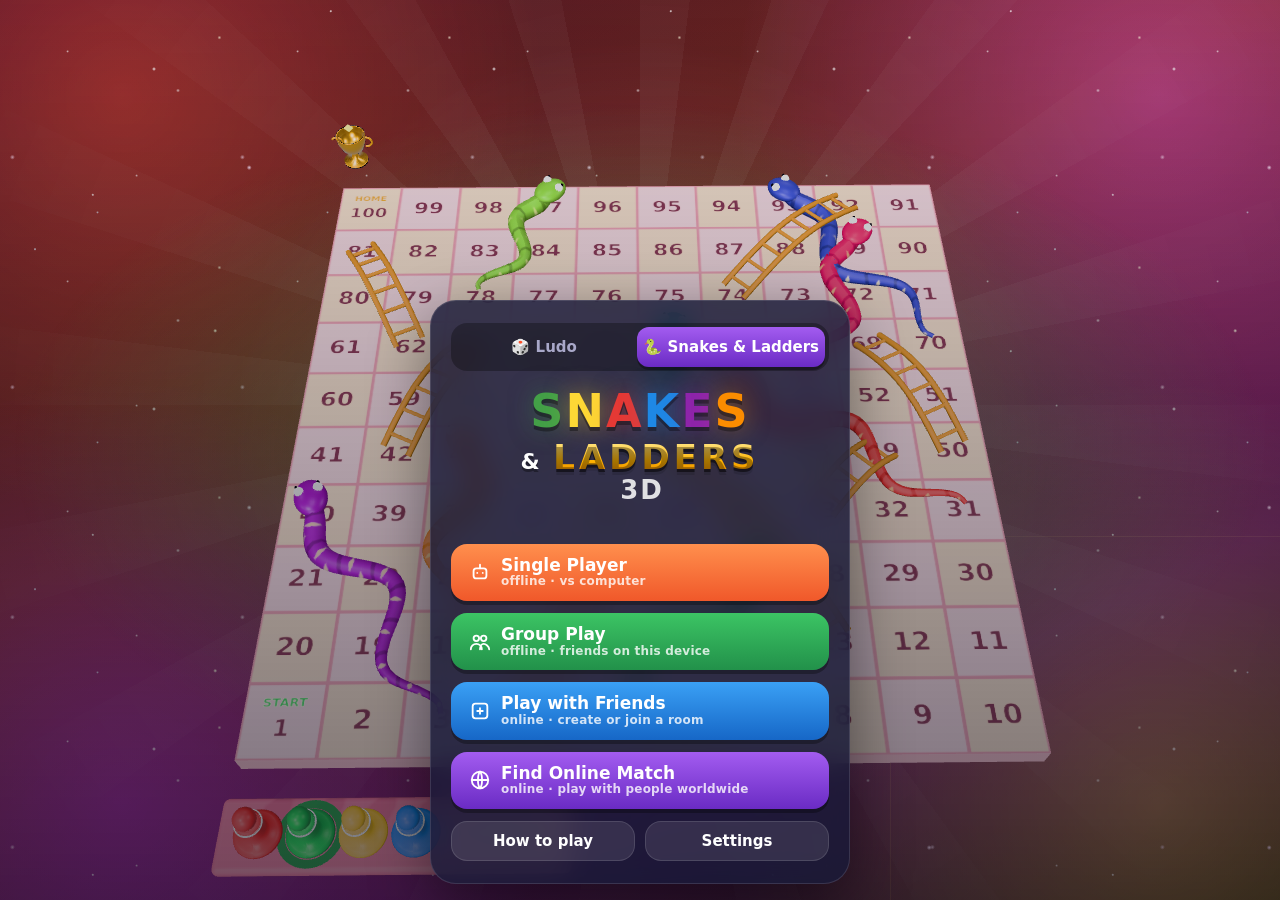
==== commit d397680d: "ffff" ====
--- a/snakes.html
+++ b/snakes.html
@@ -61,11 +61,19 @@
       <button id="btnContinue" class="btn btn-ghost hidden">Continue game</button>
       <button id="btnVsCpu" class="btn btn-primary">
         <svg viewBox="0 0 24 24"><rect x="5" y="8" width="14" height="11" rx="3"/><path d="M12 4v4M9 13h.01M15 13h.01"/></svg>
-        Play vs Computer
+        <span class="btn-txt">Single Player<small>offline · vs computer</small></span>
       </button>
       <button id="btnLocal" class="btn btn-green">
         <svg viewBox="0 0 24 24"><circle cx="8" cy="8" r="3"/><circle cx="16" cy="8" r="3"/><path d="M2 20c0-3.3 2.7-6 6-6s6 2.7 6 6M12 20c0-3.3 1.8-6 4-6s6 2.7 6 6"/></svg>
-        Pass &amp; Play
+        <span class="btn-txt">Group Play<small>offline · friends on this device</small></span>
+      </button>
+      <button id="btnOnline" class="btn btn-blue">
+        <svg viewBox="0 0 24 24"><rect x="4" y="4" width="16" height="16" rx="3"/><path d="M9 12h6M12 9v6"/></svg>
+        <span class="btn-txt">Play with Friends<small>online · create or join a room</small></span>
+      </button>
+      <button id="btnMatch" class="btn btn-purple">
+        <svg viewBox="0 0 24 24"><circle cx="12" cy="12" r="9"/><path d="M3 12h18M12 3c3 3.5 3 14.5 0 18M12 3c-3 3.5-3 14.5 0 18"/></svg>
+        <span class="btn-txt">Find Online Match<small>online · play with people worldwide</small></span>
       </button>
       <div class="row">
         <button id="btnHelp" class="btn btn-ghost small">How to play</button>
@@ -95,6 +103,55 @@
       <p id="setupErr" class="err"></p>
       <button id="btnStart" class="btn btn-primary">Start game</button>
       <button class="btn btn-ghost small" data-back>Back</button>
+    </div>
+  </section>
+
+  <!-- Play with friends -->
+  <section id="scrOnline" class="screen hidden">
+    <div class="card">
+      <h2>Play with friends</h2>
+      <label class="field"><span>Your name</span><input id="inpName" maxlength="14" autocomplete="nickname" placeholder="Player"></label>
+      <button id="btnCreate" class="btn btn-primary">Create room</button>
+      <div class="divider"><span>or join a friend</span></div>
+      <div class="join-row">
+        <input id="inpCode" maxlength="5" placeholder="CODE" autocapitalize="characters" autocomplete="off" spellcheck="false">
+        <button id="btnJoin" class="btn btn-blue">Join</button>
+      </div>
+      <p id="onlineMsg" class="err"></p>
+      <button class="btn btn-ghost small" data-back>Back</button>
+    </div>
+  </section>
+
+  <!-- Find online match -->
+  <section id="scrMatch" class="screen hidden">
+    <div class="card">
+      <h2>Find online match</h2>
+      <label class="field"><span>Your name</span><input id="inpMatchName" maxlength="14" autocomplete="nickname" placeholder="Player"></label>
+      <p class="muted">You'll be matched with other people searching right now. The game starts as soon as someone joins.</p>
+      <button id="btnMatchGo" class="btn btn-purple">Find match</button>
+      <p id="matchMsg" class="muted match-msg" aria-live="polite"></p>
+      <button id="btnMatchCancel" class="btn btn-ghost small">Back</button>
+    </div>
+  </section>
+
+  <!-- Lobby -->
+  <section id="scrLobby" class="screen hidden">
+    <div class="card">
+      <h2 id="lobbyTitle">Room</h2>
+      <div class="code-box"><span id="lobbyCode">-----</span>
+        <button id="btnShare" class="btn btn-ghost small">Share link</button>
+      </div>
+      <p class="muted" id="lobbyNote"></p>
+      <div id="lobbySeats" class="seat-rows"></div>
+      <label class="field" id="lobbyBoardField">
+        <span>Board</span>
+        <div class="seg" id="segLobbyBoard">
+          <button data-v="easy">Easy</button><button data-v="medium">Medium</button><button data-v="hard">Hard</button><button data-v="random">🎲 Random</button>
+        </div>
+      </label>
+      <p id="lobbyMsg" class="err"></p>
+      <button id="btnLobbyStart" class="btn btn-primary">Start game</button>
+      <button id="btnLobbyLeave" class="btn btn-ghost small">Leave</button>
     </div>
   </section>
 
@@ -158,6 +215,7 @@
     </div>
   </section>
 
+  <div id="netBanner" class="net-banner hidden" role="status" aria-live="polite"></div>
   <div id="loading" class="loading">Loading…</div>
 
   <script type="module" src="./js/snakes/main.js"></script>
--- a/css/style.css
+++ b/css/style.css
@@ -81,6 +81,12 @@
 .btn-primary { background: linear-gradient(180deg, #ff8f4d, #f0582a); }
 .btn-green { background: linear-gradient(180deg, #3cc464, #22914a); }
 .btn-blue { background: linear-gradient(180deg, #3aa0f5, #1667c7); }
+.btn-purple { background: linear-gradient(180deg, #a35cf0, #6a2bc4); }
+/* menu buttons: title with a small line under it */
+.btn-txt { display: flex; flex-direction: column; align-items: flex-start; line-height: 1.15; text-align: left; flex: 1; }
+.btn-txt small { font-size: 12px; font-weight: 700; opacity: .8; letter-spacing: .2px; }
+.menu-card .btn:has(.btn-txt) { justify-content: flex-start; padding: 12px 18px; }
+.match-msg { min-height: 1.4em; text-align: center; }
 /* game switcher tabs: Ludo (left) | Snakes & Ladders (right) */
 .game-tabs { display: flex; background: rgba(0,0,0,.3); border-radius: 16px; padding: 4px; gap: 4px; margin-bottom: 4px; }
 .game-tabs a {
